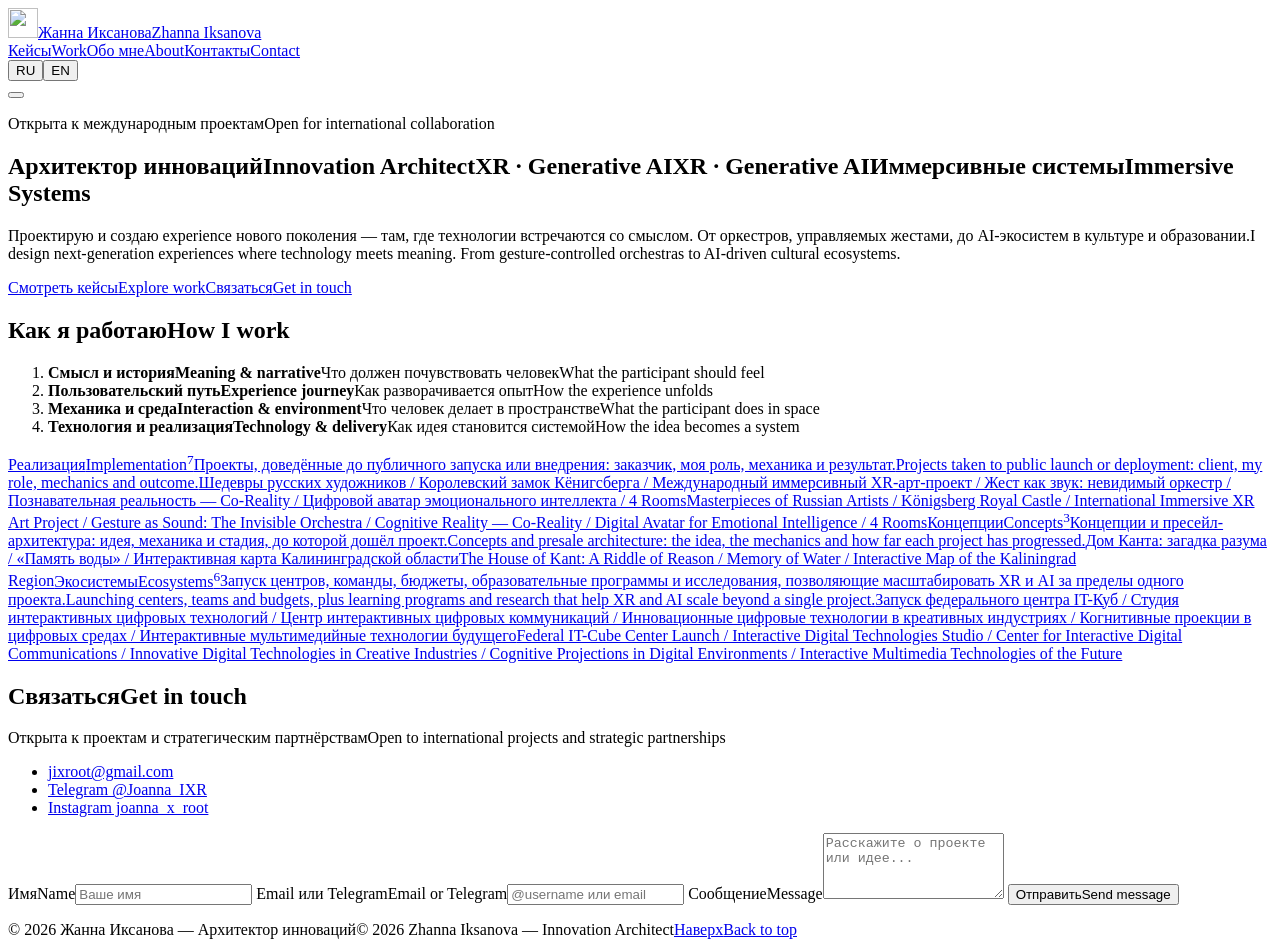
==== cases.html @ f1f0dcc3 "Add files via upload" ====
<!doctype html><html lang="ru"><head><meta charset="utf-8"><meta name="viewport" content="width=device-width, initial-scale=1, viewport-fit=cover"><meta name="color-scheme" content="light">
<title>Кейсы — Жанна Иксанова</title><meta name="description" content="Жанна Иксанова — архитектор инноваций: XR, генеративный AI, иммерсивные системы. Реализованные проекты, концепции и экосистемы."><link rel="icon" type="image/png" sizes="32x32" href="images/icon-32.png"><link rel="icon" type="image/png" sizes="192x192" href="images/icon-192.png"><link rel="apple-touch-icon" href="images/apple-touch-icon.png"><meta property="og:type" content="website"><meta property="og:title" content="Кейсы — Жанна Иксанова"><meta property="og:description" content="Жанна Иксанова — архитектор инноваций: XR, генеративный AI, иммерсивные системы. Реализованные проекты, концепции и экосистемы."><meta property="og:url" content="https://zhannaix.github.io/cases.html"><meta property="og:image" content="https://zhannaix.github.io/images/og-image.jpg"><meta property="og:image:width" content="1200"><meta property="og:image:height" content="628"><meta property="og:locale" content="ru_RU"><meta property="og:locale:alternate" content="en_US"><meta name="twitter:card" content="summary_large_image"><link rel="preconnect" href="https://fonts.googleapis.com"><link rel="preconnect" href="https://fonts.gstatic.com" crossorigin>
<link href="https://fonts.googleapis.com/css2?family=Onest:wght@400;500;600&family=Unbounded:wght@400;500;600&display=swap" rel="stylesheet"><link rel="stylesheet" href="css/site.css"></head><body id="top" data-lang="ru" data-page="cases" data-title-ru="Кейсы — Жанна Иксанова" data-title-en="Work — Zhanna Iksanova"><header class="nav"><div class="wrap nav-inner"><a class="logo" href="index.html"><img class="mark" src="images/icon-64.png" width="30" height="30" alt=""><span class="logo-name"><span lang="ru">Жанна Иксанова</span><span lang="en">Zhanna Iksanova</span></span></a>
<nav class="nav-links" aria-label="Основная навигация"><a href="cases.html" data-nav="cases"><span lang="ru">Кейсы</span><span lang="en">Work</span></a><a href="index.html#about" data-nav="about"><span lang="ru">Обо мне</span><span lang="en">About</span></a><a href="#contact" data-nav="contact"><span lang="ru">Контакты</span><span lang="en">Contact</span></a></nav>
<div class="lang" role="group" aria-label="Язык / Language"><button type="button" data-language="ru" aria-pressed="true">RU</button><button type="button" data-language="en" aria-pressed="false">EN</button></div>
<button class="menu-toggle" type="button" aria-expanded="false" aria-label="Меню"><span></span><span></span></button></div></header><main><section class="hero wrap hero-compact"><p class="availability"><span lang="ru">Открыта к международным проектам</span><span lang="en">Open for international collaboration</span></p>
<h1 class="display"><span class="h-line h-line-1"><span lang="ru">Архитектор инноваций</span><span lang="en">Innovation Architect</span></span><span class="h-line h-line-2"><span lang="ru">XR · Generative&nbsp;AI</span><span lang="en">XR · Generative&nbsp;AI</span></span><span class="h-line h-line-3"><span lang="ru">Иммерсивные системы</span><span lang="en">Immersive Systems</span></span></h1>
<div class="hero-foot"><p class="hero-sub"><span lang="ru">Проектирую и создаю experience нового поколения — там, где технологии встречаются со смыслом. От оркестров, управляемых жестами, до AI-экосистем в культуре и образовании.</span><span lang="en">I design next-generation experiences where technology meets meaning. From gesture-controlled orchestras to AI-driven cultural ecosystems.</span></p>
<div class="hero-actions"><a class="btn" href="#sections"><span lang="ru">Смотреть кейсы</span><span lang="en">Explore work</span></a><a class="link" href="#contact"><span lang="ru">Связаться</span><span lang="en">Get in touch</span></a></div></div></section><section class="steps wrap" aria-labelledby="steps-t"><h2 id="steps-t" class="kicker"><span lang="ru">Как я работаю</span><span lang="en">How I work</span></h2><ol><li><strong><span lang="ru">Смысл и история</span><span lang="en">Meaning &amp; narrative</span></strong><span><span lang="ru">Что должен почувствовать человек</span><span lang="en">What the participant should feel</span></span></li><li><strong><span lang="ru">Пользовательский путь</span><span lang="en">Experience journey</span></strong><span><span lang="ru">Как разворачивается опыт</span><span lang="en">How the experience unfolds</span></span></li><li><strong><span lang="ru">Механика и среда</span><span lang="en">Interaction &amp; environment</span></strong><span><span lang="ru">Что человек делает в пространстве</span><span lang="en">What the participant does in space</span></span></li><li><strong><span lang="ru">Технология и реализация</span><span lang="en">Technology &amp; delivery</span></strong><span><span lang="ru">Как идея становится системой</span><span lang="en">How the idea becomes a system</span></span></li></ol></section><section id="sections" class="sections wrap" aria-label="Разделы кейсов"><a class="index-row" href="realized.html"><span class="index-title"><span lang="ru">Реализация</span><span lang="en">Implementation</span><sup>7</sup></span><span class="index-meta"><span class="index-lead"><span lang="ru">Проекты, доведённые до публичного запуска или внедрения: заказчик, моя роль, механика и результат.</span><span lang="en">Projects taken to public launch or deployment: client, my role, mechanics and outcome.</span></span><span class="index-names"><span lang="ru">Шедевры русских художников / Королевский замок Кёнигсберга / Международный иммерсивный XR-арт-проект / Жест как звук: невидимый оркестр / Познавательная реальность — Co-Reality / Цифровой аватар эмоционального интеллекта / 4 Rooms</span><span lang="en">Masterpieces of Russian Artists / Königsberg Royal Castle / International Immersive XR Art Project / Gesture as Sound: The Invisible Orchestra / Cognitive Reality — Co-Reality / Digital Avatar for Emotional Intelligence / 4 Rooms</span></span></span></a><a class="index-row" href="concepts.html"><span class="index-title"><span lang="ru">Концепции</span><span lang="en">Concepts</span><sup>3</sup></span><span class="index-meta"><span class="index-lead"><span lang="ru">Концепции и пресейл-архитектура: идея, механика и стадия, до которой дошёл проект.</span><span lang="en">Concepts and presale architecture: the idea, the mechanics and how far each project has progressed.</span></span><span class="index-names"><span lang="ru">Дом Канта: загадка разума / «Память воды» / Интерактивная карта Калининградской области</span><span lang="en">The House of Kant: A Riddle of Reason / Memory of Water / Interactive Map of the Kaliningrad Region</span></span></span></a><a class="index-row" href="ecosystems.html"><span class="index-title"><span lang="ru">Экосистемы</span><span lang="en">Ecosystems</span><sup>6</sup></span><span class="index-meta"><span class="index-lead"><span lang="ru">Запуск центров, команды, бюджеты, образовательные программы и исследования, позволяющие масштабировать XR и AI за пределы одного проекта.</span><span lang="en">Launching centers, teams and budgets, plus learning programs and research that help XR and AI scale beyond a single project.</span></span><span class="index-names"><span lang="ru">Запуск федерального центра IT-Куб / Студия интерактивных цифровых технологий / Центр интерактивных цифровых коммуникаций / Инновационные цифровые технологии в креативных индустриях / Когнитивные проекции в цифровых средах / Интерактивные мультимедийные технологии будущего</span><span lang="en">Federal IT-Cube Center Launch / Interactive Digital Technologies Studio / Center for Interactive Digital Communications / Innovative Digital Technologies in Creative Industries / Cognitive Projections in Digital Environments / Interactive Multimedia Technologies of the Future</span></span></span></a></section></main><section id="contact" class="contact"><div class="wrap contact-grid"><div><h2 class="title-l"><span lang="ru">Связаться</span><span lang="en">Get in touch</span></h2><p class="contact-sub"><span lang="ru">Открыта к проектам и стратегическим партнёрствам</span><span lang="en">Open to international projects and strategic partnerships</span></p>
<ul class="contact-links"><li><a href="mailto:jixroot@gmail.com">jixroot@gmail.com</a></li><li><a href="https://t.me/Joanna_IXR" target="_blank" rel="noopener noreferrer">Telegram @Joanna_IXR</a></li><li><a href="https://www.instagram.com/joanna_x_root/" target="_blank" rel="noopener noreferrer">Instagram joanna_x_root</a></li></ul></div>
<form class="contact-form" id="contactForm" novalidate>
<label><span class="lbl"><span lang="ru">Имя</span><span lang="en">Name</span></span><input type="text" id="name" name="name" data-ph-ru="Ваше имя" data-ph-en="Your name" placeholder="Ваше имя" required></label>
<label><span class="lbl"><span lang="ru">Email или Telegram</span><span lang="en">Email or Telegram</span></span><input type="text" id="contact-info" name="contact" data-ph-ru="@username или email" data-ph-en="@username or email" placeholder="@username или email" required></label>
<label><span class="lbl"><span lang="ru">Сообщение</span><span lang="en">Message</span></span><textarea id="message" name="message" rows="4" data-ph-ru="Расскажите о проекте или идее..." data-ph-en="Tell me about your project or idea..." placeholder="Расскажите о проекте или идее..." required></textarea></label>
<button type="submit" class="btn btn-light"><span lang="ru">Отправить</span><span lang="en">Send message</span></button><p class="form-status" role="status" aria-live="polite"></p></form></div>
<footer class="foot wrap"><span><span lang="ru">© 2026 Жанна Иксанова — Архитектор инноваций</span><span lang="en">© 2026 Zhanna Iksanova — Innovation Architect</span></span><a href="#top" id="back-top"><span lang="ru">Наверх</span><span lang="en">Back to top</span></a></footer></section><script>
(()=>{
const body=document.body,langBtns=[...document.querySelectorAll('[data-language]')];
function setLanguage(lang){lang=lang==='en'?'en':'ru';body.dataset.lang=lang;document.documentElement.lang=lang;
 langBtns.forEach(b=>b.setAttribute('aria-pressed',String(b.dataset.language===lang)));
 document.querySelectorAll('[data-ph-ru]').forEach(el=>el.placeholder=el.dataset[lang==='ru'?'phRu':'phEn']);
 if(body.dataset.titleRu)document.title=body.dataset[lang==='ru'?'titleRu':'titleEn'];
 try{localStorage.setItem('lang',lang)}catch(e){}}
langBtns.forEach(b=>b.addEventListener('click',()=>setLanguage(b.dataset.language)));
let saved='ru';try{saved=localStorage.getItem('lang')||'ru'}catch(e){}setLanguage(saved);
const toggle=document.querySelector('.menu-toggle'),links=document.querySelector('.nav-links');
toggle.addEventListener('click',()=>{const o=links.classList.toggle('open');toggle.setAttribute('aria-expanded',String(o));});
links.querySelectorAll('a').forEach(a=>a.addEventListener('click',()=>{links.classList.remove('open');toggle.setAttribute('aria-expanded','false');}));
document.getElementById('back-top').addEventListener('click',e=>{e.preventDefault();window.scrollTo({top:0,behavior:matchMedia('(prefers-reduced-motion: reduce)').matches?'auto':'smooth'});});
const views=[...document.querySelectorAll('.view')];
if(views.length){
 function route(){const id=decodeURIComponent(location.hash.slice(1));const el=id&&document.getElementById(id);
  let v=views.find(x=>x.dataset.view===id)||(el&&el.closest('.view'));
  if(v){views.forEach(x=>x.hidden=x!==v);}else if(!views.some(x=>!x.hidden)){views.forEach((x,i)=>x.hidden=i!==0);}
  const cur=views.find(x=>!x.hidden).dataset.view;
  document.querySelectorAll('[data-nav]').forEach(a=>a.toggleAttribute('aria-current',(a.dataset.nav==='cases'&&cur!=='home')||(a.dataset.nav==='about'&&id==='about')));
  if(v&&v.dataset.view===id){window.scrollTo(0,0);}else if(el){el.scrollIntoView();}
 }
 window.addEventListener('hashchange',route);route();
}else{const pg=body.dataset.page||'home';document.querySelectorAll('[data-nav]').forEach(a=>a.toggleAttribute('aria-current',a.dataset.nav==='cases'&&pg!=='home'));}
const form=document.getElementById('contactForm');
form.addEventListener('submit',async e=>{e.preventDefault();const st=form.querySelector('.form-status'),lang=body.dataset.lang;
 const msg={ru:{need:'Заполните все три поля.',sending:'Отправка…',ok:'Спасибо! Я свяжусь с вами в ближайшее время.',err:'Не удалось отправить. Напишите мне в Telegram: @Joanna_IXR',pv:'В превью форма не отправляется. На сайте сообщение уйдёт в вашу Google-таблицу.'},
            en:{need:'Please fill in all three fields.',sending:'Sending…',ok:'Thank you! I’ll get back to you soon.',err:'Couldn’t send. Message me on Telegram: @Joanna_IXR',pv:'The form doesn’t send in this preview. On the live site, messages go to your Google Sheet.'}}[lang];
 if(!form.checkValidity()){st.textContent=msg.need;return;}
 const btn=form.querySelector('button');btn.disabled=true;st.textContent=msg.sending;
 try{await fetch('https://script.google.com/macros/s/AKfycbxoZCzNRQo8dFfOddq-DYVePMU8P7vgCfyHF1Z79HL2Y_UBNC90lDNvpIFGMXM8gjHw/exec',{method:'POST',mode:'no-cors',headers:{'Content-Type':'application/json'},body:JSON.stringify({name:document.getElementById('name').value,contact:document.getElementById('contact-info').value,message:document.getElementById('message').value})});st.textContent=msg.ok;form.reset();}
 catch(err){st.textContent=msg.err;}finally{btn.disabled=false;}
});
})();
</script></body></html>
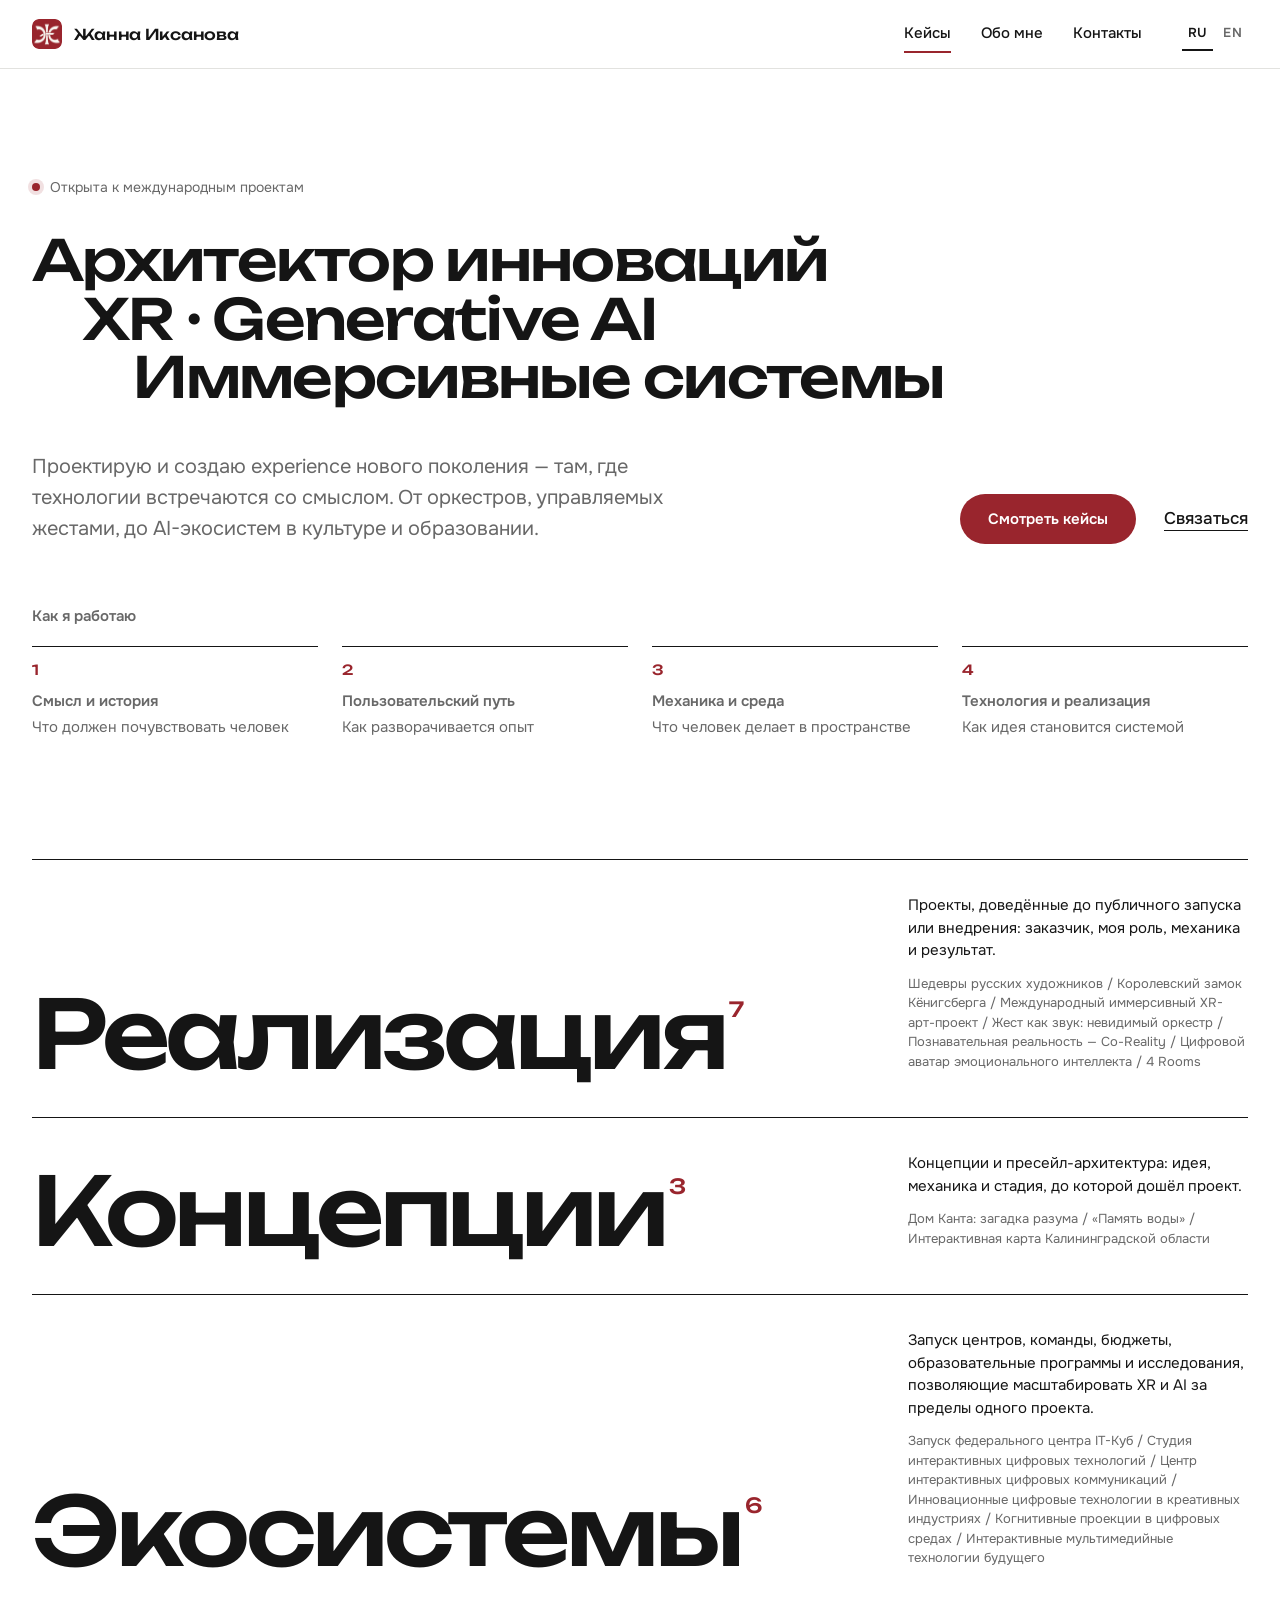
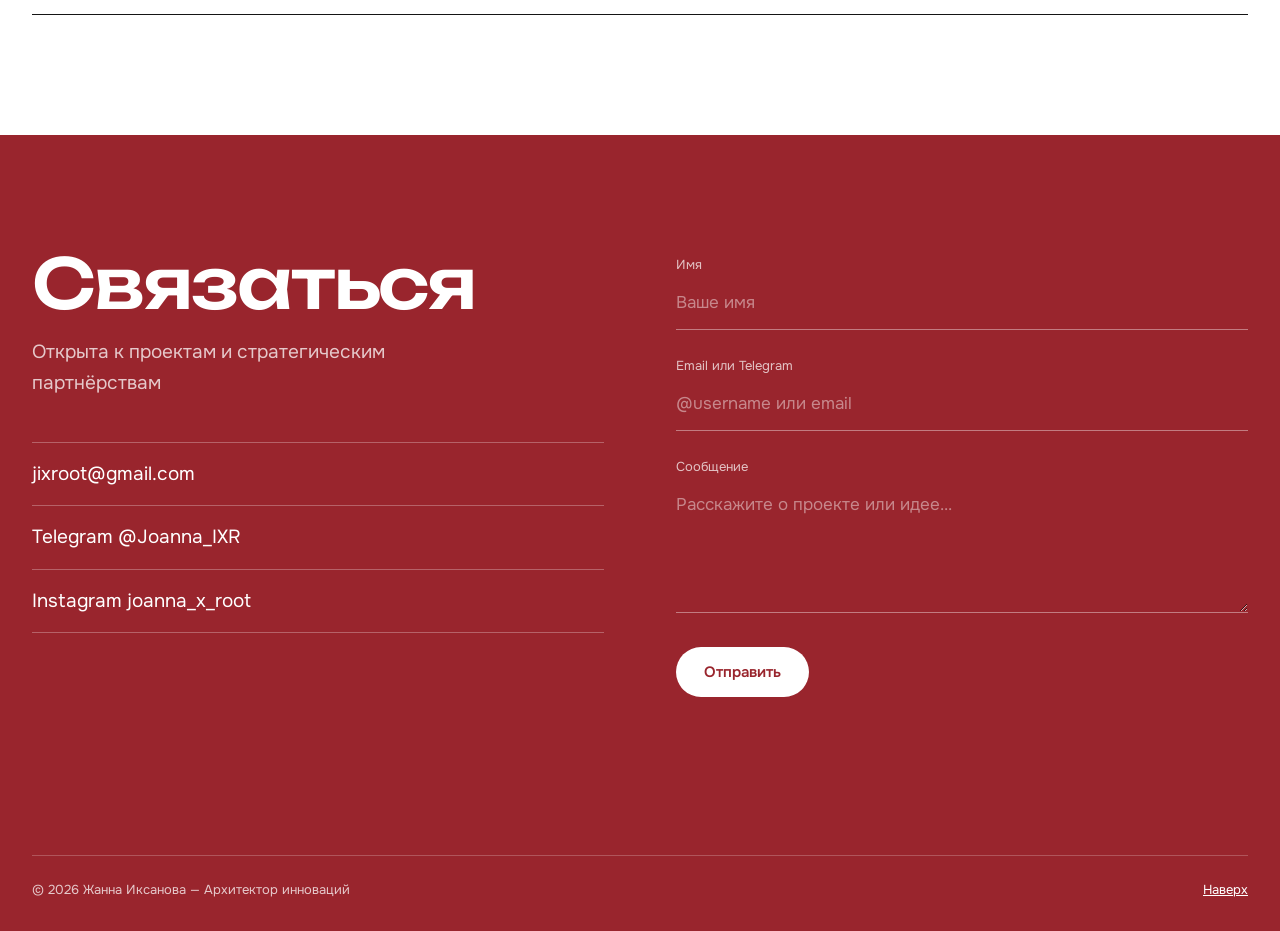
==== commit 848064b3: "Add files via upload" ====
--- a/cases.html
+++ b/cases.html
@@ -1,6 +1,6 @@
 <!doctype html><html lang="ru"><head><meta charset="utf-8"><meta name="viewport" content="width=device-width, initial-scale=1, viewport-fit=cover"><meta name="color-scheme" content="light">
-<title>Кейсы — Жанна Иксанова</title><meta name="description" content="Жанна Иксанова — архитектор инноваций: XR, генеративный AI, иммерсивные системы. Реализованные проекты, концепции и экосистемы."><link rel="icon" type="image/png" sizes="32x32" href="images/icon-32.png"><link rel="icon" type="image/png" sizes="192x192" href="images/icon-192.png"><link rel="apple-touch-icon" href="images/apple-touch-icon.png"><meta property="og:type" content="website"><meta property="og:title" content="Кейсы — Жанна Иксанова"><meta property="og:description" content="Жанна Иксанова — архитектор инноваций: XR, генеративный AI, иммерсивные системы. Реализованные проекты, концепции и экосистемы."><meta property="og:url" content="https://zhannaix.github.io/cases.html"><meta property="og:image" content="https://zhannaix.github.io/images/og-image.jpg"><meta property="og:image:width" content="1200"><meta property="og:image:height" content="628"><meta property="og:locale" content="ru_RU"><meta property="og:locale:alternate" content="en_US"><meta name="twitter:card" content="summary_large_image"><link rel="preconnect" href="https://fonts.googleapis.com"><link rel="preconnect" href="https://fonts.gstatic.com" crossorigin>
-<link href="https://fonts.googleapis.com/css2?family=Onest:wght@400;500;600&family=Unbounded:wght@400;500;600&display=swap" rel="stylesheet"><link rel="stylesheet" href="css/site.css"></head><body id="top" data-lang="ru" data-page="cases" data-title-ru="Кейсы — Жанна Иксанова" data-title-en="Work — Zhanna Iksanova"><header class="nav"><div class="wrap nav-inner"><a class="logo" href="index.html"><img class="mark" src="images/icon-64.png" width="30" height="30" alt=""><span class="logo-name"><span lang="ru">Жанна Иксанова</span><span lang="en">Zhanna Iksanova</span></span></a>
+<title>Кейсы — Жанна Иксанова</title><meta name="description" content="Жанна Иксанова — архитектор инноваций: XR, генеративный AI, иммерсивные системы. Реализованные проекты, концепции и экосистемы."><link rel="icon" type="image/png" sizes="32x32" href="icon-32.png"><link rel="icon" type="image/png" sizes="192x192" href="icon-192.png"><link rel="apple-touch-icon" href="apple-touch-icon.png"><meta property="og:type" content="website"><meta property="og:title" content="Кейсы — Жанна Иксанова"><meta property="og:description" content="Жанна Иксанова — архитектор инноваций: XR, генеративный AI, иммерсивные системы. Реализованные проекты, концепции и экосистемы."><meta property="og:url" content="https://zhannaix.github.io/cases.html"><meta property="og:image" content="https://zhannaix.github.io/og-image.jpg"><meta property="og:image:width" content="1200"><meta property="og:image:height" content="628"><meta property="og:locale" content="ru_RU"><meta property="og:locale:alternate" content="en_US"><meta name="twitter:card" content="summary_large_image"><link rel="preconnect" href="https://fonts.googleapis.com"><link rel="preconnect" href="https://fonts.gstatic.com" crossorigin>
+<link href="https://fonts.googleapis.com/css2?family=Onest:wght@400;500;600&family=Unbounded:wght@400;500;600&display=swap" rel="stylesheet"><link rel="stylesheet" href="site.css"></head><body id="top" data-lang="ru" data-page="cases" data-title-ru="Кейсы — Жанна Иксанова" data-title-en="Work — Zhanna Iksanova"><header class="nav"><div class="wrap nav-inner"><a class="logo" href="index.html"><img class="mark" src="icon-64.png" width="30" height="30" alt=""><span class="logo-name"><span lang="ru">Жанна Иксанова</span><span lang="en">Zhanna Iksanova</span></span></a>
 <nav class="nav-links" aria-label="Основная навигация"><a href="cases.html" data-nav="cases"><span lang="ru">Кейсы</span><span lang="en">Work</span></a><a href="index.html#about" data-nav="about"><span lang="ru">Обо мне</span><span lang="en">About</span></a><a href="#contact" data-nav="contact"><span lang="ru">Контакты</span><span lang="en">Contact</span></a></nav>
 <div class="lang" role="group" aria-label="Язык / Language"><button type="button" data-language="ru" aria-pressed="true">RU</button><button type="button" data-language="en" aria-pressed="false">EN</button></div>
 <button class="menu-toggle" type="button" aria-expanded="false" aria-label="Меню"><span></span><span></span></button></div></header><main><section class="hero wrap hero-compact"><p class="availability"><span lang="ru">Открыта к международным проектам</span><span lang="en">Open for international collaboration</span></p>
--- a/site.css
+++ b/site.css
@@ -0,0 +1,264 @@
+/* Zhanna Iksanova — site styles
+   Палитра: белая «стена галереи», чернильный текст, фирменный красный.
+   Шрифты: Unbounded (заголовки), Onest (текст). */
+:root{
+  --paper:#ffffff;
+  --surface:#f2f2ef;
+  --ink:#151515;
+  --muted:#686868;
+  --rule:#e2e2df;
+  --red:#99252d;      /* фирменный винный, как в монограмме */
+  --red-deep:#761c23; /* наведение */
+  --display:'Unbounded',ui-sans-serif,system-ui,sans-serif;
+  --text:'Onest',ui-sans-serif,system-ui,-apple-system,'Segoe UI',Roboto,sans-serif;
+  --nav-h:68px;
+  box-sizing:border-box;
+  padding-top:env(safe-area-inset-top,0px);
+  padding-bottom:env(safe-area-inset-bottom,0px);
+}
+*,*::before,*::after{box-sizing:inherit}
+html{scroll-behavior:smooth;scroll-padding-top:calc(var(--nav-h) + 24px + env(safe-area-inset-top,0px))}
+body{margin:0;padding-top:var(--nav-h);background:var(--paper);color:var(--ink);font:400 17px/1.6 var(--text);-webkit-font-smoothing:antialiased;text-rendering:optimizeLegibility}
+body[data-lang="ru"] [lang="en"],body[data-lang="en"] [lang="ru"]{display:none!important}
+h1,h2,h3,p,dl,dd,ol,ul,figure{margin:0}
+ol,ul{padding:0;list-style:none}
+a{color:inherit}
+img{max-width:100%;display:block}
+button{font:inherit;color:inherit;cursor:pointer}
+:focus-visible{outline:2px solid var(--red);outline-offset:3px}
+::selection{background:#ecd3d5}
+[hidden]{display:none!important}
+.wrap{width:min(1240px,100% - 64px);margin-inline:auto}
+
+/* ---------- Навигация ---------- */
+.nav{position:fixed;inset:0 0 auto 0;z-index:50;padding-top:env(safe-area-inset-top,0px);background:rgba(255,255,255,.9);-webkit-backdrop-filter:blur(14px);backdrop-filter:blur(14px);border-bottom:1px solid var(--rule)}
+.nav-inner{height:var(--nav-h);display:flex;align-items:center;gap:40px}
+.logo{display:inline-flex;align-items:center;gap:12px;font:500 15px/1 var(--display);letter-spacing:-.01em;text-decoration:none;margin-right:auto;white-space:nowrap}
+.mark{width:30px;height:30px;flex:none;display:block;border-radius:7px}
+.nav-links{display:flex;gap:30px}
+.nav-links a{font-size:15px;font-weight:500;text-decoration:none;padding:6px 0;border-bottom:2px solid transparent}
+.nav-links a:hover{color:var(--red)}
+.nav-links a[aria-current]{border-bottom-color:var(--red)}
+.lang{display:flex;gap:4px}
+.lang button{border:0;background:none;padding:6px 6px;font-size:13px;font-weight:600;color:var(--muted);letter-spacing:.02em;border-bottom:2px solid transparent}
+.lang button[aria-pressed="true"]{color:var(--ink);border-bottom-color:var(--ink)}
+.menu-toggle{display:none;border:0;background:none;width:40px;height:40px;position:relative}
+.menu-toggle span{position:absolute;left:10px;right:10px;height:2px;background:var(--ink);transition:transform .25s}
+.menu-toggle span:first-child{top:15px}.menu-toggle span:last-child{top:23px}
+.menu-toggle[aria-expanded="true"] span:first-child{transform:translateY(4px) rotate(45deg)}
+.menu-toggle[aria-expanded="true"] span:last-child{transform:translateY(-4px) rotate(-45deg)}
+
+/* ---------- Кнопки и ссылки ---------- */
+.btn{display:inline-flex;align-items:center;justify-content:center;min-height:50px;padding:0 28px;border-radius:999px;border:0;background:var(--red);color:#fff;font-weight:600;font-size:15px;text-decoration:none;transition:background .2s}
+.btn:hover{background:var(--red-deep)}
+.btn-light{background:#fff;color:var(--red)}
+.btn-light:hover{background:#f3e4e5}
+.link{font-weight:500;text-decoration:underline;text-decoration-thickness:1px;text-underline-offset:6px}
+.link:hover{color:var(--red)}
+
+/* ---------- Первый экран ---------- */
+.hero{padding:104px 0 80px}
+.availability{display:inline-flex;align-items:center;gap:10px;font-size:14px;color:var(--muted)}
+.availability::before{content:"";width:8px;height:8px;border-radius:50%;background:var(--red);box-shadow:0 0 0 4px rgba(153,37,45,.14)}
+.display{font-family:var(--display);font-weight:500;letter-spacing:-.03em}
+.hero h1{font-size:clamp(34px,5.6vw,80px);line-height:1.04;margin:32px 0 56px}
+.h-line{display:block;animation:rise .9s cubic-bezier(.2,.7,.2,1) both}
+.h-line-2{padding-left:.9em;animation-delay:.08s}
+.h-line-3{padding-left:1.8em;animation-delay:.16s}
+@keyframes rise{from{opacity:0;transform:translateY(.4em)}to{opacity:1;transform:none}}
+.hero-foot{display:grid;grid-template-columns:minmax(0,1fr) auto;gap:40px;align-items:end}
+.hero-sub{font-size:20px;line-height:1.55;color:var(--muted);max-width:34em}
+.hero-actions{display:flex;align-items:center;gap:28px}
+.stats{display:grid;grid-template-columns:repeat(3,1fr);margin-top:72px;border-top:1px solid var(--ink)}
+.stats>div{padding:22px 24px 0 0}
+.stats dt{font:500 34px/1.1 var(--display);letter-spacing:-.03em}
+.stats dd{font-size:14px;color:var(--muted);margin-top:6px}
+.hero-compact{padding-bottom:56px}
+.hero-compact h1{font-size:clamp(30px,4.4vw,62px);margin-bottom:44px}
+
+/* ---------- Как я работаю ---------- */
+.steps{padding-bottom:24px}
+.kicker{font-size:15px;font-weight:600;margin-bottom:18px}
+.steps ol{display:grid;grid-template-columns:repeat(4,1fr);gap:24px;counter-reset:step}
+.steps li{counter-increment:step;border-top:1px solid var(--ink);padding-top:16px}
+.steps li::before{content:counter(step);display:block;font:500 14px/1 var(--display);color:var(--red);margin-bottom:14px}
+.steps strong{display:block;font-weight:600;font-size:17px;line-height:1.35}
+.steps span{display:block;font-size:15px;color:var(--muted);margin-top:4px}
+
+/* ---------- Индекс разделов (главный акцент) ---------- */
+.sections{padding:96px 0 120px}
+.index-row{display:grid;grid-template-columns:minmax(0,1fr) minmax(240px,340px);gap:40px;align-items:end;padding:34px 0 38px;border-top:1px solid var(--ink);text-decoration:none}
+.index-row:last-child{border-bottom:1px solid var(--ink)}
+.index-title{font:500 clamp(40px,7.4vw,112px)/.95 var(--display);letter-spacing:-.045em;transition:color .25s}
+.index-title sup{font-size:.22em;letter-spacing:0;color:var(--red);vertical-align:top;position:relative;top:.5em;margin-left:.2em}
+.index-row:hover .index-title{color:var(--red)}
+.index-meta{display:flex;flex-direction:column;gap:12px;padding-bottom:8px}
+.index-lead{font-size:15px;line-height:1.5}
+.index-names{font-size:13px;line-height:1.5;color:var(--muted)}
+
+/* ---------- Страница раздела ---------- */
+.page-head{padding:72px 0 0}
+.back{font-size:14px;color:var(--muted);text-decoration:none}
+.back:hover{color:var(--red)}
+.page-title{font-size:clamp(34px,10.6vw,140px);line-height:.95;letter-spacing:-.045em;margin:28px 0 24px}
+.page-lead{font-size:19px;line-height:1.55;color:var(--muted);max-width:38em}
+.tabs{display:flex;flex-wrap:wrap;gap:8px 32px;margin-top:44px;padding-bottom:18px;border-bottom:1px solid var(--rule)}
+.tabs a{font-size:16px;font-weight:500;text-decoration:none;padding-bottom:6px;border-bottom:2px solid transparent}
+.tabs a sup{color:var(--red);font-size:11px;margin-left:3px}
+.tabs a:hover{color:var(--red)}
+.tabs a[aria-current="page"]{border-bottom-color:var(--red)}
+.cases-wrap{padding:8px 0 120px}
+
+.toc{margin:28px 0 24px}
+.toc a{display:grid;grid-template-columns:minmax(0,1.3fr) minmax(0,1.5fr) 92px minmax(0,.7fr);gap:24px;align-items:baseline;padding:14px 0;border-bottom:1px solid var(--rule);text-decoration:none}
+.toc-title{font-weight:600;font-size:16px}
+.toc-ctx{font-size:14px;color:var(--muted)}
+.toc-st{font-size:13px;color:var(--muted);text-align:right}
+.toc-yr{font-size:14px;color:var(--ink);font-variant-numeric:tabular-nums}
+.toc a:hover .toc-title{color:var(--red)}
+
+/* ---------- Кейс ---------- */
+.case{display:grid;grid-template-columns:280px minmax(0,1fr);column-gap:64px;padding:72px 0;border-top:1px solid var(--ink)}
+.case-head{grid-column:2;grid-row:1}
+.case-body{grid-column:2;grid-row:2}
+.case-facts{grid-column:1;grid-row:1/span 2}
+.case-facts{position:sticky;top:calc(var(--nav-h) + 32px);align-self:start;display:flex;flex-direction:column;gap:22px}
+.status{display:inline-flex;align-items:center;gap:9px;font-size:13px;font-weight:600}
+.status::before{content:"";width:9px;height:9px;border-radius:50%;background:var(--muted)}
+.status.is-live::before{background:var(--red)}
+.status.is-concept::before{background:transparent;border:1.5px solid var(--red)}
+.fact{display:flex;flex-direction:column;gap:4px}
+.fact-k{font-size:13px;color:var(--muted)}
+.fact-v{font-size:15px;line-height:1.45}
+.numbers{display:flex;flex-direction:column;gap:16px;padding-top:20px;border-top:1px solid var(--rule)}
+.numbers dt{font:500 30px/1.05 var(--display);letter-spacing:-.03em}
+.numbers dd{font-size:13px;color:var(--muted);margin-top:4px}
+.case-cat{font-size:14px;color:var(--muted)}
+.case-title{font:500 clamp(28px,3.2vw,46px)/1.08 var(--display);letter-spacing:-.03em;margin:10px 0 20px;max-width:18em}
+.case-summary{font-size:20px;line-height:1.5;max-width:34em}
+.media{display:grid;gap:10px;margin:36px 0 8px}
+.case-body>.case-fields:first-child{margin-top:32px}
+.media:empty{display:none}
+.media-cap{font-size:13px;color:var(--muted);margin-top:4px}
+.media img{width:100%;height:100%;object-fit:cover;border-radius:6px;background:var(--surface)}
+.media-1 img{aspect-ratio:16/9}
+.media-2{grid-template-columns:1fr 1fr}.media-2 img{aspect-ratio:4/3}
+.media-3{grid-template-columns:2fr 1fr;grid-template-rows:1fr 1fr;height:clamp(260px,34vw,460px)}
+.media-3 img:first-child{grid-row:span 2}
+.media-illus img{aspect-ratio:2/1;object-fit:contain;background:var(--surface);border-radius:6px}
+.case-fields{margin-top:32px}
+.case-fields>div{display:grid;grid-template-columns:150px minmax(0,1fr);gap:24px;padding:18px 0;border-top:1px solid var(--rule)}
+.case-fields dt{font-size:14px;font-weight:600;color:var(--muted);padding-top:2px}
+.case-fields dd{font-size:16px;line-height:1.65;max-width:62ch}
+.case-tags{font-size:13px;color:var(--muted);margin-top:18px}
+.case-links{display:flex;flex-wrap:wrap;gap:12px 24px;margin-top:22px;padding-top:18px;border-top:1px solid var(--rule)}
+.case-links a{font-size:14px;font-weight:500;text-decoration:underline;text-decoration-thickness:1px;text-underline-offset:5px}
+.case-links a:hover{color:var(--red)}
+.case-links a.quiet{color:var(--muted);margin-left:auto}
+.todo{background:#fff0b3;color:#5c4700;padding:1px 6px;border-radius:3px;font-style:normal}
+.note{font-size:13px;color:var(--muted);max-width:62em;margin-top:8px;padding-top:24px;border-top:1px solid var(--ink)}
+.next{display:block;margin-top:72px;padding-top:28px;border-top:1px solid var(--ink);text-decoration:none}
+.next-k{display:block;font-size:14px;color:var(--muted)}
+.next-t{display:block;font:500 clamp(36px,6vw,84px)/1 var(--display);letter-spacing:-.04em;margin-top:12px;transition:color .25s}
+.next:hover .next-t{color:var(--red)}
+
+/* ---------- Обо мне ---------- */
+.about{display:grid;grid-template-columns:minmax(0,4fr) minmax(0,8fr);gap:48px;padding:40px 0 128px;border-top:1px solid var(--ink)}
+.about{padding-top:40px}
+.title-l{font:500 clamp(30px,3.6vw,50px)/1.05 var(--display);letter-spacing:-.03em}
+.about-intro{font-size:24px;line-height:1.45;max-width:30em}
+.about-list{margin-top:40px}
+.about-list>div{display:grid;grid-template-columns:150px minmax(0,1fr);gap:24px;padding:20px 0;border-top:1px solid var(--rule)}
+.about-list dt{font-size:14px;font-weight:600;color:var(--muted);padding-top:2px}
+.about-list dd{font-size:17px;line-height:1.6}
+
+/* ---------- Контакты ---------- */
+.contact{background:var(--red);color:#fff;padding-top:112px}
+.contact-grid{display:grid;grid-template-columns:minmax(0,1fr) minmax(0,1fr);gap:72px}
+.contact .title-l{font-size:clamp(40px,5.4vw,76px)}
+.contact-sub{font-size:19px;color:rgba(255,255,255,.75);margin-top:18px;max-width:24em}
+.contact-links{margin-top:44px;border-top:1px solid rgba(255,255,255,.28)}
+.contact-links li{border-bottom:1px solid rgba(255,255,255,.28)}
+.contact-links a{display:block;padding:16px 0;font-size:19px;text-decoration:none}
+.contact-links a:hover{text-decoration:underline;text-underline-offset:6px}
+.contact-form{display:flex;flex-direction:column;gap:26px;padding-top:8px}
+.contact-form label{display:flex;flex-direction:column;gap:6px}
+.lbl{font-size:13px;color:rgba(255,255,255,.72)}
+.contact-form input,.contact-form textarea{font:inherit;font-size:17px;color:#fff;background:transparent;border:0;border-bottom:1px solid rgba(255,255,255,.4);padding:8px 0 12px;resize:vertical;border-radius:0}
+.contact-form input::placeholder,.contact-form textarea::placeholder{color:rgba(255,255,255,.45)}
+.contact-form input:focus,.contact-form textarea:focus{outline:none;border-bottom-color:#fff}
+.contact-form .btn{align-self:flex-start;margin-top:8px}
+.contact :focus-visible{outline-color:#fff}
+.form-status{font-size:14px;color:rgba(255,255,255,.85);min-height:1.4em}
+.foot{display:flex;justify-content:space-between;gap:20px;flex-wrap:wrap;margin-top:112px;padding:24px 0 30px;border-top:1px solid rgba(255,255,255,.22);font-size:13px;color:rgba(255,255,255,.75)}
+.foot a{color:#fff}
+
+/* ---------- Адаптив ---------- */
+@media (max-width:980px){
+  .case{grid-template-columns:1fr;row-gap:28px}
+  .case-head,.case-facts,.case-body{grid-column:1;grid-row:auto}
+  .case-facts{position:static;display:grid;grid-template-columns:1fr 1fr;gap:16px 24px}
+  .case-facts .status{grid-column:1/-1}
+  .numbers{grid-column:1/-1;flex-direction:row;flex-wrap:wrap;gap:16px 32px}
+  .about{grid-template-columns:1fr}
+  .contact-grid{grid-template-columns:1fr;gap:56px}
+}
+@media (max-width:820px){
+  :root{--nav-h:60px}
+  .wrap{width:calc(100% - 40px)}
+  .nav-inner{gap:12px}
+  .menu-toggle{display:block;order:3}
+  .nav-links{display:none;position:absolute;left:0;right:0;top:100%;flex-direction:column;gap:0;background:#fff;border-bottom:1px solid var(--rule);padding:8px 20px 16px}
+  .nav-links.open{display:flex}
+  .nav-links a{padding:14px 0;border-bottom:1px solid var(--rule);font-size:17px}
+  .nav-links a[aria-current]{border-bottom-color:var(--rule);color:var(--red)}
+  .hero{padding:56px 0 56px}
+  .hero h1{margin:24px 0 36px}
+  .h-line-2{padding-left:.5em}.h-line-3{padding-left:1em}
+  .hero-foot{grid-template-columns:1fr;gap:28px}
+  .hero-sub{font-size:17px}
+  .stats{margin-top:48px}
+  .stats dt{font-size:26px}
+  .steps ol{grid-template-columns:1fr 1fr;gap:20px}
+  .sections{padding:64px 0 80px}
+  .index-row{grid-template-columns:1fr;gap:16px;padding:26px 0 28px}
+  .index-title{font-size:clamp(32px,10.4vw,80px)}
+  .page-head{padding-top:40px}
+  .page-lead{font-size:16px}
+  .tabs{gap:6px 22px;margin-top:32px}
+  .toc a{grid-template-columns:1fr;gap:2px}
+  .toc-st{text-align:left}
+  .toc-yr{font-size:13px}
+  .mark{width:26px;height:26px}
+  .logo{gap:9px}
+  .case{padding:48px 0}
+  .case-facts{grid-template-columns:1fr}
+  .case-summary{font-size:17px}
+  .media-3{grid-template-columns:1fr 1fr;grid-template-rows:auto;height:auto}
+  .media-3 img:first-child{grid-row:auto;grid-column:1/-1;aspect-ratio:16/10}
+  .media-3 img{aspect-ratio:4/3}
+  .case-fields>div,.about-list>div{grid-template-columns:1fr;gap:4px}
+  .case-links a.quiet{margin-left:0}
+  .about-intro{font-size:19px}
+  .contact{padding-top:72px}
+  .contact-links a{font-size:17px}
+  .foot{margin-top:72px}
+}
+@media (max-width:560px){
+  .hero h1{font-size:clamp(28px,8.6vw,44px)}
+  .h-line-2,.h-line-3{padding-left:0}
+  .stats dt{font-size:22px}
+  .stats>div{padding-right:10px}
+}
+@media (prefers-reduced-motion:reduce){
+  html{scroll-behavior:auto}
+  .h-line{animation:none}
+  *{transition:none!important}
+}
+@media print{
+  .nav,.contact-form,.menu-toggle,.lang,.media,.next{display:none}
+  body{padding-top:0}
+  .case{break-inside:avoid-page}
+  .case-facts{position:static}
+  .contact{background:none;color:var(--ink)}
+}
